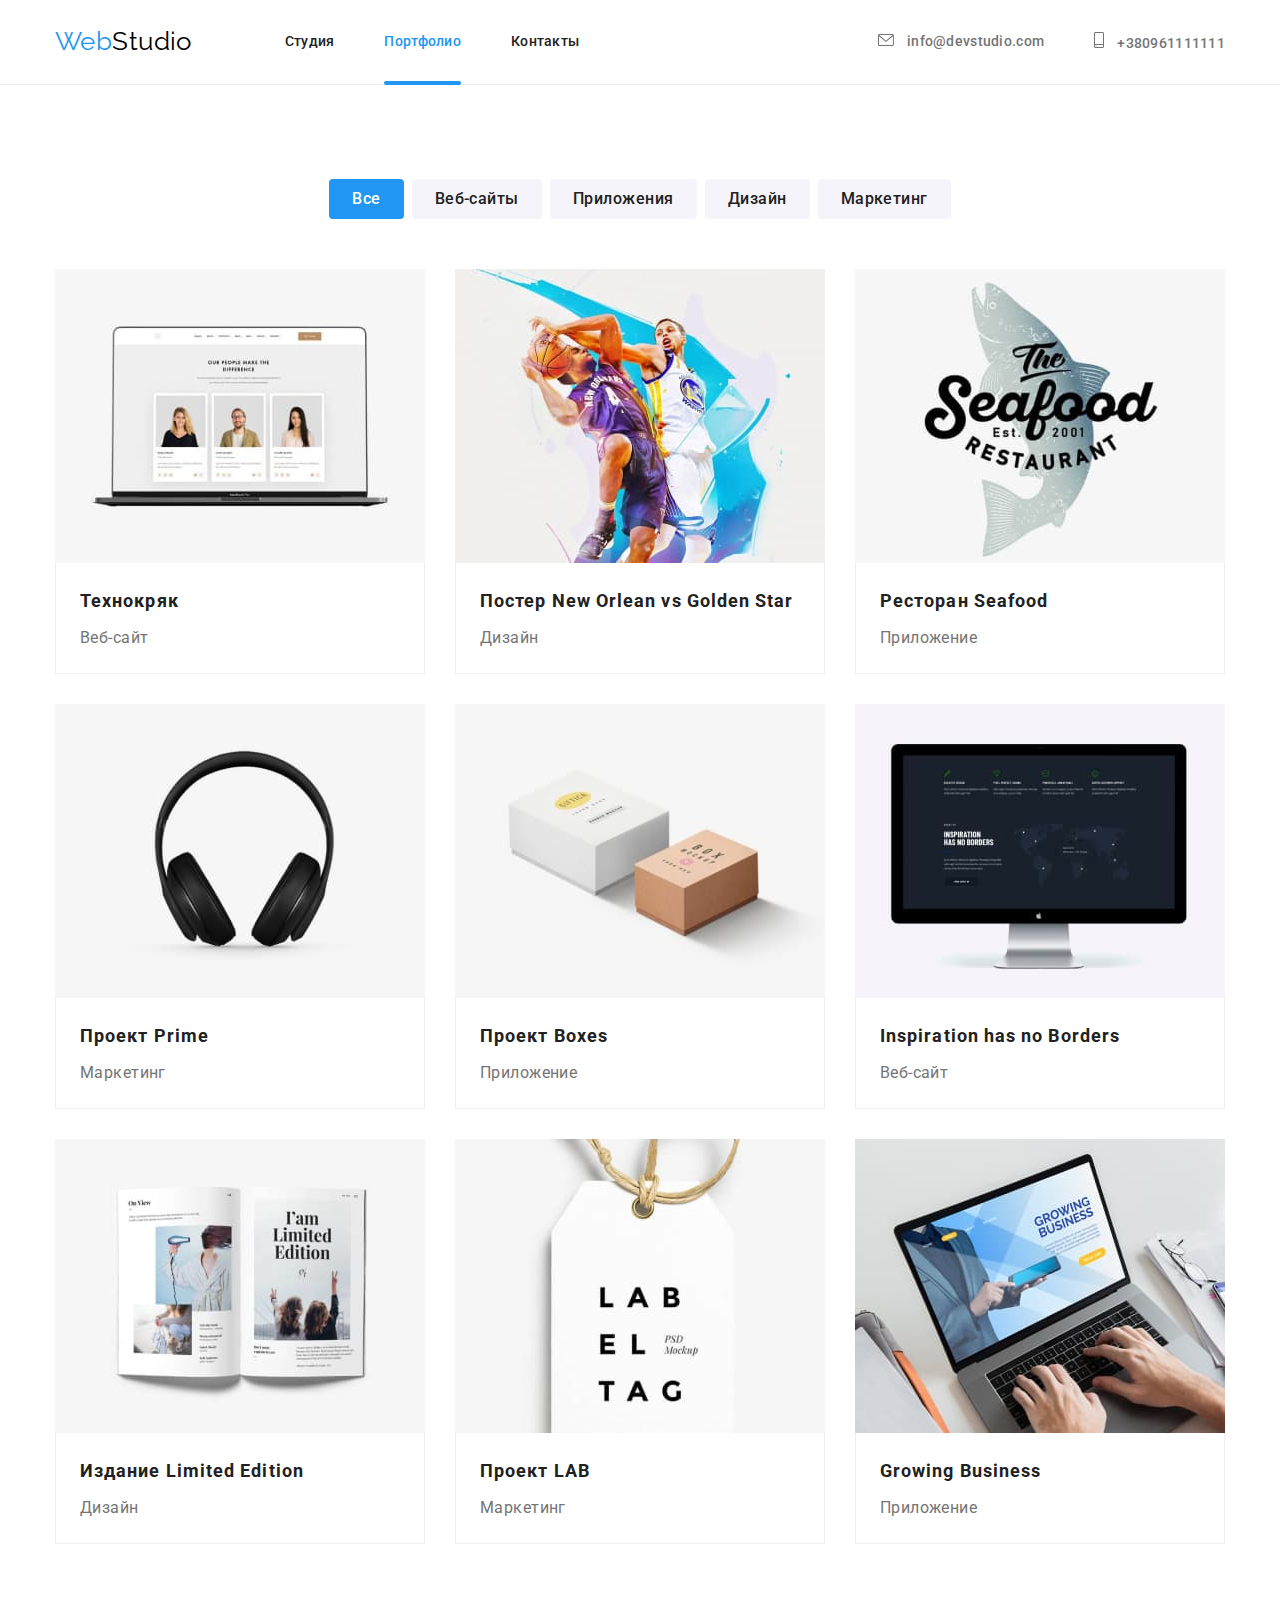
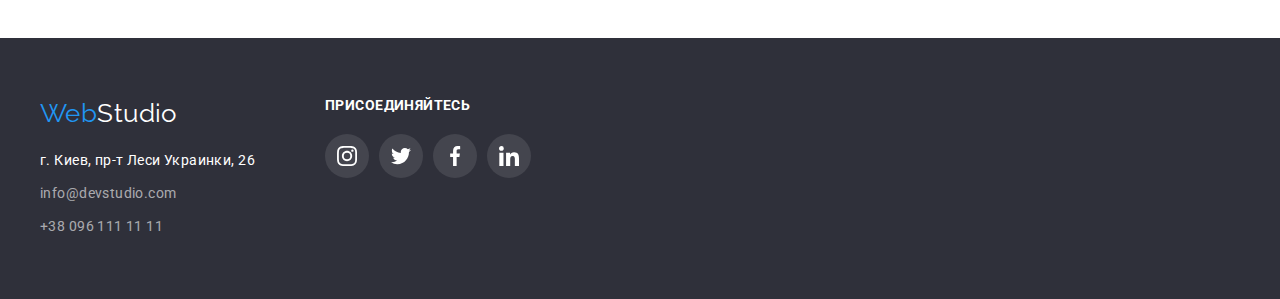
==== portfolio.html @ a2f0b962 "subcribe-footer" ====
<!DOCTYPE html>
<html lang="ru">
<head>
    <meta charset="UTF-8">
    <meta http-equiv="X-UA-Compatible" content="IE=edge">
    <meta name="viewport" content="width=device-width, initial-scale=1.0">
    <title>Портфолио</title>
    <link rel="preconnect" href="https://fonts.googleapis.com">
    <link rel="preconnect" href="https://fonts.gstatic.com" crossorigin>
    <link href="https://fonts.googleapis.com/css2?family=Raleway:wght@700&family=Roboto:wght@400;500;700;900&display=swap" rel="stylesheet">
    <link rel="stylesheet" href="https://cdnjs.cloudflare.com/ajax/libs/modern-normalize/1.1.0/modern-normalize.min.css">
    <link rel="stylesheet" href="./css/styles.css">
</head>
<body>
    <header>
        <div class="header border">
        <div class="container header-nav">
        <!-- Навігація на інші сторінки -->
    <nav class="main-nav">
        <a href="" class="logo"><span class="web">Web</span>Studio</a>
    
      <ul class="site-nav">
        <li class="item"><a href="./index.html" class="link">Студия</a></li>
        <li class="item">
            <div class="item-link">
            <a href="./portfolio.html" class="link current">Портфолио</a>
            </div>
        </li>
        <li class="item"><a href="" class="link">Контакты</a></li>
      </ul>
    </nav>

    <!-- Контакти -->
    <ul class="site-auth"> 
        <li class="item"><a href="mailto:info@devstudio.com" class="link-contact">
            <svg class="icon" width="16px" height="12px">
                <use href="./images/icons.svg#icon-envelope">
                </use>
            </svg>
            info@devstudio.com</a></li>
        <li class="item"><a href="tel:+380961111111" class="link-contact">
            <svg class="icon" width="10px" height="16px">
                <use href="./images/icons.svg#icon-smartphone">
                </use>
            </svg>
            +380961111111</a></li>
    </ul>
        </div>
    </div>
    
  </header>
  
    <main>
        <section class="section work-list">
            <div class="container">
            <ul class="work-list-nav">
                <li class="item"><button type="button" class="button-primary">Все</button></li>
                <li class="item"><button type="button" class="button-secondary">Веб-сайты</button></li>
                <li class="item"><button type="button" class="button-secondary">Приложения</button></li>
                <li class="item"><button type="button" class="button-secondary">Дизайн</button></li>
                <li class="item"><button type="button" class="button-secondary">Маркетинг</button></li>
            </ul>

            <ul class="work-lists">
                <li class="item">
                    <div class="item-thumb">
                    <img class="item-image"
                    src="images/portfolio/project1.jpg"
                    alt="Картинка"
                    width="370"
                    height="294">
                    <div class="item-actions">   
                    <p class="item-actions-descriprion">Ресурс предлагает комплексные предложения с разным уровнем функционала и сервисов. Все это позволит посетителю получить исчерпывающие сведения о компании или частном лице.</p>
                    </div>
                    </div>
                    <div class="item-description">
                    <h2 class="title">Технокряк</h2>
                    <p class="type">Веб-сайт</p>
                    </div>
                </li>
            
                <li class="item">
                    <div class="item-thumb">
                    <img class="item-image"
                    src="images/portfolio/project2.jpg"
                    alt="Картинка"
                    width="370"
                    height="294">
                    <div class="item-actions">   
                        <p class="item-actions-descriprion">Ресурс предлагает комплексные предложения с разным уровнем функционала и сервисов. Все это позволит посетителю получить исчерпывающие сведения о компании или частном лице.</p>
                    </div>
                    </div>
                    <div class="item-description">
                    <h2 class="title">Постер New Orlean vs Golden Star</h2>
                    <p class="type">Дизайн</p>
                    </div>
                </li>

                <li class="item">
                    <div class="item-thumb">
                    <img class="item-image"
                    src="images/portfolio/project3.jpg"
                    alt="Картинка"
                    width="370"
                    height="294">
                    <div class="item-actions">   
                        <p class="item-actions-descriprion">Ресурс предлагает комплексные предложения с разным уровнем функционала и сервисов. Все это позволит посетителю получить исчерпывающие сведения о компании или частном лице.</p>
                    </div>
                    </div>
                    <div class="item-description">
                    <h2 class="title">Ресторан Seafood</h2>
                    <p class="type">Приложение</p>
                    </div>
                </li>

                <li class="item">
                    <div class="item-thumb">
                    <img class="item-image"
                    src="images/portfolio/project4.jpg"
                    alt="Картинка"
                    width="370"
                    height="294">
                    <div class="item-actions">   
                        <p class="item-actions-descriprion">Ресурс предлагает комплексные предложения с разным уровнем функционала и сервисов. Все это позволит посетителю получить исчерпывающие сведения о компании или частном лице.</p>
                    </div>
                    </div>
                    <div class="item-description">
                    <h2 class="title">Проект Prime</h2>
                    <p class="type">Маркетинг</p>
                    </div>
                </li>

                <li class="item">
                    <div class="item-thumb">
                    <img class="item-image"
                    src="images/portfolio/project5.jpg"
                    alt="Картинка"
                    width="370"
                    height="294">
                    <div class="item-actions">   
                        <p class="item-actions-descriprion">Ресурс предлагает комплексные предложения с разным уровнем функционала и сервисов. Все это позволит посетителю получить исчерпывающие сведения о компании или частном лице.</p>
                    </div>
                    </div>
                    <div class="item-description">
                    <h2 class="title">Проект Boxes</h2>
                    <p class="type">Приложение</p>
                    </div>
                </li>

                <li class="item">
                    <div class="item-thumb">
                    <img class="item-image"
                    src="images/portfolio/project6.jpg"
                    alt="Картинка"
                    width="370"
                    height="294">
                    <div class="item-actions">   
                        <p class="item-actions-descriprion">Ресурс предлагает комплексные предложения с разным уровнем функционала и сервисов. Все это позволит посетителю получить исчерпывающие сведения о компании или частном лице.</p>
                    </div>
                    </div>
                    <div class="item-description">
                    <h2 class="title">Inspiration has no Borders</h2>
                    <p class="type">Веб-сайт</p>
                    </div>
                </li>

                <li class="item">
                    <div class="item-thumb">
                    <img class="item-image"
                    src="images/portfolio/project7.jpg"
                    alt="Картинка"
                    width="370"
                    height="294">
                    <div class="item-actions">   
                        <p class="item-actions-descriprion">Ресурс предлагает комплексные предложения с разным уровнем функционала и сервисов. Все это позволит посетителю получить исчерпывающие сведения о компании или частном лице.</p>
                    </div>
                    </div>
                    <div class="item-description">
                    <h2 class="title">Издание Limited Edition</h2>
                    <p class="type">Дизайн</p>
                    </div>
                </li>

                <li class="item">
                    <div class="item-thumb">
                    <img class="item-image"
                    src="images/portfolio/project8.jpg"
                    alt="Картинка"
                    width="370"
                    height="294">
                    <div class="item-actions">   
                        <p class="item-actions-descriprion">Ресурс предлагает комплексные предложения с разным уровнем функционала и сервисов. Все это позволит посетителю получить исчерпывающие сведения о компании или частном лице.</p>
                    </div>
                    </div>
                    <div class="item-description">
                    <h2 class="title">Проект LAB</h2>
                    <p class="type">Маркетинг</p>
                    </div>
                </li>

                <li class="item">
                    <div class="item-thumb">
                    <img class="item-image"
                    src="images/portfolio/project9.jpg"
                    alt="Картинка"
                    width="370"
                    height="294">
                    <div class="item-actions">   
                        <p class="item-actions-descriprion">Ресурс предлагает комплексные предложения с разным уровнем функционала и сервисов. Все это позволит посетителю получить исчерпывающие сведения о компании или частном лице.</p>
                    </div>
                    </div>
                    <div class="item-description">
                    <h2 class="title">Growing Business</h2>
                    <p class="type">Приложение</p>
                    </div>
                </li>
            </ul>
            </div>
        </section>

    </main>

    <footer class="section footer">
        <div class="container footer">
            <div class="container-address">
            <a href="./index.html" class="logo"><span class="web">Web</span><span class="studio">Studio</span></a>
    
            <address class="address">
                <ul class="address-auth">
                    <li class="item">
                        <p class="street">г. Киев, пр-т Леси Украинки, 26</p>
                    </li>
                    <li class="item">
                        <a href="mailto:info@devstudio.com" class="link-contact">info@devstudio.com</a>
                    </li>
                    <li class="item">
                        <a href="tel:+380961111111" class="link-contact">+38 096 111 11 11</a><br/>
                    </li>
                </ul>
                </address>
            </div>
            <div class="join">
                <h3 class="title">Присоединяйтесь</h3> 
                <ul class="social-links">
                    <li class="social-links-item">
                        <a href="" class="social-contact footer">
                        <svg class="social-link" width="20px" height="20px">
                        <use href="./images/icons.svg#icon-instagram">
                        </use>
                        </svg>
                        </a>
                    </li>
                    <li class="social-links-item">
                        <a href="" class="social-contact footer">
                        <svg class="social-link" width="20px" height="20px">
                        <use href="./images/icons.svg#icon-twitter">
                        </use>
                        </svg>
                        </a>
                    </li>
                    <li class="social-links-item">
                        <a href="" class="social-contact footer">
                        <svg class="social-link" width="20px" height="20px">
                        <use href="./images/icons.svg#icon-facebook">
                        </use>
                        </svg>
                        </a>
                    </li>
                    <li class="social-links-item">
                        <a href="" class="social-contact footer">
                        <svg class="social-link" width="20px" height="20px">
                        <use href="./images/icons.svg#icon-linkedin">
                        </use>
                        </svg>
                        </a>
                    </li>
                    </ul>
            </div>    
            </div>
    </footer>
</body>
</html>
---- css/styles.css ----
/* білий: #FFFFFF; */
/* чорний #000000; */
/* колір первинного тексту #212121; */
/* колір вторинного тексту #757575; */
/* колір для адреси посилань внизу rgba(255, 255, 255, 0.6);*/
/* акцент #2196F3; */

/* колір фона первинний #E5E5E5 */
/* колір фона вторинний #F5F4FA; */
/* колір фона hero і footer #2F303A; */
/* колір фона header #FFFFFF; */


:root {
    --primary-text-color:#757575;
    --title-text-color: #212121;
    --accent-color: #2196F3;
    --hero-text-color:#FFFFFF;
}

body {
    color: var(--primary-text-color);
    font-family: Roboto, sans-serif;
    letter-spacing: 0.03em;
    font-size: 14px;
    line-height: 1.71;
}

.container {
    width: 1200px;
    margin-left: auto;
    margin-right: auto;
    padding-left: 15px;
    padding-right: 15px;
}

h1,
h2,
h3,
h4,
h5,
h6,
p,
ul {
    margin-top: 0;
    margin-bottom: 0;
}

/* Logo */

.logo {
    display: block;
    padding-top: 24px;
    padding-bottom: 25px;

    color: black;
    font-family: Raleway, sans-serif;
    font-size: 26px;
    line-height: 1.19;
    text-decoration: none;
}

.logo .web {
    color: var(--accent-color);
}

.logo .studio {
    color: var(--hero-text-color);
}

ul {
    list-style: none;
}

/* Main nav */

.header-nav {
    display: flex;
    align-items: center;
}

.header.border {
    border-bottom: 1px solid #ECECEC;
}

.main-nav {
    display: flex;
}

/* Site nav */

.site-nav {
    display:flex;
    margin-left: 93px;
    padding-left: 0;
}

.site-nav .item:not(:last-child) {
    margin-right: 50px;
}

.site-nav .link{
    display: block;
    padding-top: 32px;
    padding-bottom: 32px;

    color: #212121;
    letter-spacing: 0.02em;
    font-weight: 500;
    font-size: 14px;
    line-height: 1.14;
    text-decoration: none;

    transition: color 250ms cubic-bezier(0.4, 0, 0.2, 1);
}

.site-nav .link.current{
    color: var(--accent-color);
   }

.site-nav .link.current:hover,
.site-nav .link.current:focus {
    color: var(--accent-color);
}

.site-nav .link:hover,
.site-nav .link:focus {
    color: var(--accent-color);
}

.site-nav .item-link {
    position: relative;
}

.site-nav .item-link::after {
    display: block;    
    position: absolute;
    content: '';

    bottom: -2.7px;
    left: 0;
    width: 100%;
    height: 4px;

    background-color: var(--accent-color);
    border-radius: 2px;
}

/* Site auth */

.site-auth {
    display: flex;
    margin-left: auto;
    padding-left: 0;
}

.site-auth .item:not(:first-child) {
    margin-left: 50px;
}

.site-auth .link-contact {
    display: block;
    padding-top: 32px;
    padding-bottom: 32px;

    text-decoration: none;  
    font-weight: 500;
    font-size: 14px;
    line-height: 1.14;
    letter-spacing: 0.02em;
    color: #757575;

    transition: color 250ms cubic-bezier(0.4, 0, 0.2, 1), fill 250ms cubic-bezier(0.4, 0, 0.2, 1);
}

.site-auth .link-contact:hover,
.site-auth .link-contact:focus {
    fill: var(--accent-color);
    color: var(--accent-color);
}

.site-auth .item {
    display: flex;
    align-items: center;
    text-decoration: none;
    line-height: 1.14;
    fill: #757575;

    transition: fill 250ms cubic-bezier(0.4, 0, 0.2, 1);
}

.site-auth .icon {
    margin-right: 10px;
} 

.site-auth .item:hover .icon,
.site-auth .item:focus .icon {
    fill: var(--accent-color);
    cursor: pointer;
}

/* Hero */

.hero {
    text-align: center;
    padding-top: 200px;
    padding-bottom: 200px;
    background-color: #E5E5E5;
}

.hero-title {
    margin-bottom: 30px;
    
    color: var(--hero-text-color);
    letter-spacing: 0.06em;
    font-weight: 900;
    font-size: 44px;
    line-height: 1.36;
    text-transform: uppercase;
}

.hero.overlay {
    max-width: 1600px;
    height: 600px;
    margin-left: auto;
    margin-right: auto;
    background-image: linear-gradient(to right, rgba(47, 48, 58, 0.4), rgba(47, 48, 58, 0.4)), url(../images/heroimg.jpg);
    background-repeat: no-repeat;
    background-position: center;
    background-size: cover;
}

/* Titles */

.section-title {
    margin-bottom: 50px;

    color: var(--title-text-color);
    font-weight: 700;
    font-size: 36px;
    line-height: 1.17;
    text-align: center;
}

.feature-list .title {
    margin-bottom: 10px;
    
    color: var(--title-text-color);
    font-weight: 700;
    font-size: 14px;
    line-height: 1.14;
    text-transform: uppercase;
}

.work-types-list .title {
    color: var(--hero-text-color);
    font-weight: 700;
    font-size: 14px;
    line-height: 1.14;
    text-transform: uppercase;
}

.team-list .title {
    margin-bottom: 10px;

    color: var(--title-text-color);
    font-weight: 500;
    font-size: 16px;
    line-height: 1.19;
    text-align: center;
}

.team-list .position {
    font-size: 16px;
    line-height: 1.19;  
    text-align: center;
}

/* Button */

.button {
    display: inline-block;
    border-radius: 4px;
    padding: 10px 32px;
    min-width: 200px;
    border: 1px solid transparent;

    color: var(--hero-text-color);
    background-color: var(--accent-color);
    font-family: inherit;
    text-align: center;

    transition: box-shadow 250ms cubic-bezier(0.4, 0, 0.2, 1);
}

.hero .button {
    letter-spacing: 0.06em;
    font-weight: 700;
    font-size: 16px;
    line-height: 1.88;
    cursor: pointer;
}

.button-primary {
    padding: 6px 22px;
    border-radius: 4px;
    border: 1px solid transparent;

    color: var(--hero-text-color);
    background-color: var(--accent-color);
    font-family: 'Roboto';
    font-style: normal;
    font-weight: 500;
    font-size: 16px;
    line-height: 1.63;
    letter-spacing: 0.03em;
    cursor: pointer;

    transition: box-shadow 250ms cubic-bezier(0.4, 0, 0.2, 1);
}

.button-secondary {
    padding: 6px 22px;
    border-radius: 4px;
    border: 1px solid transparent;

    color: var(--title-text-color);
    background-color: #F5F4FA;
    font-family: 'Roboto';
    font-style: normal;
    font-weight: 500;
    font-size: 16px;
    line-height: 1.63;
    letter-spacing: 0.03em;
    cursor: pointer;

    transition: box-shadow 250ms cubic-bezier(0.4, 0, 0.2, 1), color 250ms cubic-bezier(0.4, 0, 0.2, 1), background-color 250ms cubic-bezier(0.4, 0, 0.2, 1);
}

.button:hover,
.button:focus {
    box-shadow: 0px 4px 4px rgba(0, 0, 0, 0.15);
}

.button-primary:hover,
.button-primary:focus {
    box-shadow: 0px 3px 1px rgba(0, 0, 0, 0.1), 0px 1px 2px rgba(0, 0, 0, 0.08), 0px 2px 2px rgba(0, 0, 0, 0.12);
}

.button-secondary:hover,
.button-secondary:focus {
    color: var(--hero-text-color);
    background-color: var(--accent-color);
    box-shadow: 0px 3px 1px rgba(0, 0, 0, 0.1), 0px 1px 2px rgba(0, 0, 0, 0.08), 0px 2px 2px rgba(0, 0, 0, 0.12);
}

/* Section */

.section.feature-list {
    padding-top: 94px;
    padding-bottom: 94px; 
}

.section.work-types {
    padding-bottom: 94px;
}

.section.team {
    padding-top: 94px;
    padding-bottom: 94px;
    background-color: #F5F4FA;
}

.section.clients {
    padding-top: 94px;
    padding-bottom: 94px;
}

.section.footer {
    padding-top: 60px;
    padding-bottom: 60px;
}

.section.footer .address {
    margin-top: 20px;
}

.section.work-list {
    padding-top: 94px;
    padding-bottom: 94px;
}

/* Особливості */

.feature-list {
    display: flex;
    padding-left: 0;
}

.feature-list .item {
    width: 270px;
}

.feature-list .item:not(:last-child) {
    margin-right: 30px;
}

.thumb {
    display: block;
    border: none;
    width: 270px;
    height: 120px;
    background-color: #F5F4FA;
    background-position: center;
    background-size: contain;
    background-repeat: no-repeat; 
    border-radius: 4px;
    margin-bottom: 30px;
}

.thumb.antenna {
    display: flex;
    align-items: center;
    justify-content: center;
}

.thumb.clock {
    display: flex;
    align-items: center;
    justify-content: center;
}

.thumb.diagram {
    display: flex;
    align-items: center;
    justify-content: center;
}

.thumb.astronaut {
    display: flex;
    align-items: center;
    justify-content: center;
}

/* Чем мы занимаемся */

.work-types-list {
    display: flex;
    padding-left: 0;
}

.work-types-list .item:not(:last-child) {
    margin-right: 30px;
}

.item-thumb {
    position: relative;
    display: block;
    width: 370px;
    height: 294px;
}

.thumb-title {
    display: block;
    text-align: center;

    position: absolute; 
    width: 370px;
    height: 70px;
    bottom: 0;
    left: 0;
    padding-top: 27px;
    padding-bottom: 27px;
    background-color: rgba(47, 48, 58, 0.8);
}

/* Наша команда */

.team-list {
    display: flex;
    padding-left: 0;
}

.team-list .item:not(:last-child) {
    margin-right: 30px;
}

.position {
    margin-bottom: 16px;
}

.social-links {
    display: flex;
    padding-left: 0;
    justify-content: center;
}

.social-links-item {
    display: block;
}

.social-links-item:not(:last-child) {
    margin-right: 10px;
}

.social-contact {
    display: block;
    padding: 12px 12px;
    width: 44px;
    height: 44px;
    border: none;
    border-radius: 50%;

    transition: fill 250ms cubic-bezier(0.4, 0, 0.2, 1), background-color 250ms cubic-bezier(0.4, 0, 0.2, 1);
}

.social-links .social-contact {
    text-decoration: none;
    fill: #AFB1B8;

    transition: fill 250ms cubic-bezier(0.4, 0, 0.2, 1), background-color 250ms cubic-bezier(0.4, 0, 0.2, 1);
}

.social-links .social-contact:hover,
.social-links .social-contact:focus {
    fill: var(--hero-text-color);
    background-color: var(--accent-color);
    cursor: pointer;
}

.social-links-item:hover .social-contact,
.social-links-item:focus .social-contact {
    fill: var(--hero-text-color);
    background-color: var(--accent-color);
}

.team-item-description {
    padding-top: 30px;
    padding-bottom: 30px;
    background-color: #FFFFFF;
    border-right: 1px solid #EEEEEE;
    border-bottom: 1px solid #EEEEEE;
    border-left: 1px solid #EEEEEE;
    box-shadow: 0px 1px 3px rgba(0, 0, 0, 0.12), 0px 1px 1px rgba(0, 0, 0, 0.14), 0px 2px 1px rgba(0, 0, 0, 0.2);
    border-radius: 0px 0px 4px 4px;
}

/* Постоянные клиенты */

.clients-list {
    display: flex;
    padding-left: 0;
}

.clients-list .item:not(:last-child) {
    margin-right: 30px;
}

.client-info {
    display: block;
    padding: 16px 32px;
    width: 170px;
    height: 92px;
    box-sizing: border-box;
    background-position: center;
    background-size: contain;
    background-repeat: no-repeat; 
    border-radius: 4px;
    border: 1px solid #AFB1B8;

    transition: border 250ms cubic-bezier(0.4, 0, 0.2, 1);
}

.client-info .client {
    text-decoration: none;
    fill: #AFB1B8;

    transition: fill 250ms cubic-bezier(0.4, 0, 0.2, 1);
}

.client-info:hover .client,
.client-info:focus .client {
    fill: var(--accent-color);
    cursor: pointer;
}

.client-info:hover,
.client-info:focus {
    border: 1px solid var(--accent-color);
} 

/* Modal */

.backdrop {
    position: fixed;
    top: 0;
    left: 0;
    width: 100%;
    height: 100%;

    background-color: rgba(0, 0, 0, 0.2);
    z-index: 1;

    opacity: 1;
    transition: opacity 250ms cubic-bezier(0.4, 0, 0.2, 1);

}

.backdrop.is-hidden {
    visibility: hidden;
    opacity: 0;
    pointer-events: none;
}

.backdrop.is-hidden .modal {
    transform: translate(-50%, -50%) scale(0.8);
}

.modal {
    position: absolute;
    top: 50%;
    left: 50%;
    
    min-width: 528px;
    min-height: 581px;

    background-color: #fff;
    box-shadow: 0px 1px 3px rgba(0, 0, 0, 0.12), 0px 1px 1px rgba(0, 0, 0, 0.14), 0px 2px 1px rgba(0, 0, 0, 0.2);
    border-radius: 4px;

    transform: translate(-50%, -50%) scale(1);

    transition: transform 250ms cubic-bezier(0.4, 0, 0.2, 1);
}

.modal .button-close {
    position: absolute;
    top: 8px;
    right: 8px;
    width: 30px;
    height: 30px;

    border: 1px solid rgba(0, 0, 0, 0.1);
    border-radius: 50%;
    background-color: #fff;
    background-position: center;
    background-size: contain;
    background-repeat: no-repeat; 

    cursor: pointer;
}

/* Portfolio */

.work-lists .item-description {
    padding: 20px 24px;
    border-right: 1px solid #EEEEEE;
    border-bottom: 1px solid #EEEEEE;
    border-left: 1px solid #EEEEEE;
} 

.work-lists .title {
    margin-bottom: 4px;

    color: var(--title-text-color);
    font-weight: 700;
    font-size: 18px;
    line-height: 2;
    letter-spacing: 0.06em;
}

.work-lists .type {
    font-size: 16px;
    line-height: 1.88;
}

.work-list-nav {
    display: flex;
    justify-content: center;
    padding-left: 0;
    margin-bottom: 50px;
}

.work-list-nav .item:not(:last-child) {
    margin-right: 8px;
}

.work-lists {
    display: flex;
    flex-wrap: wrap;
    padding-left: 0;   
}

.work-lists .item {
    margin-bottom: 30px;
    width: calc((100% - 60px) / 3);

    transition: box-shadow 250ms cubic-bezier(0.4, 0, 0.2, 1);
}

.work-lists .item:hover,
.work-lists .item:focus {
    box-shadow: 0px 1px 1px rgba(0, 0, 0, 0.12), 0px 4px 4px rgba(0, 0, 0, 0.06), 1px 4px 6px rgba(0, 0, 0, 0.16);
    cursor: pointer;
}

.work-lists .item:nth-last-child(-n + 3) {
    margin-bottom: 0;
}

.work-lists .item:not(:nth-child(3n)) {
    margin-right: 30px;
}

.item-image {
    display: block;
}

.item-thumb {
    position: relative;
    overflow: hidden;
}

.item-thumb::before {
    position: absolute;
    display: block;
    content: '';

    top: 0;
    left: 0;
    width: 100%;
    height: 100%;
    padding: 63px 24px;
    background-color: rgba(33, 150, 243, 0.9);

    transform: translateY(100%);
    transition: transform 250ms cubic-bezier(0.4, 0, 0.2, 1);
}

.work-lists .item:hover .item-thumb::before {
    transform: translateY(0);
}

.item-actions {
    position: absolute;
    
    top: 0;
    left: 0;
    width: 100%;
    height: 100%;
    padding: 63px 24px;

    font-size: 18px;
    line-height: 1.56;
    color: var(--hero-text-color);
  
    transform: translateY(100%);
    transition: transform 250ms cubic-bezier(0.4, 0, 0.2, 1);
}

.work-lists .item:hover .item-actions {
    transform: translateY(0);
}


/* Footer */

.section.footer {
    background-color: #2F303A;
}

.address .street {
    color: var(--hero-text-color);
    font-style: normal;
}

.address .link-contact {
    text-decoration: none;
    color: rgba(255, 255, 255, 0.6);
    font-style: normal;

    transition: color 250ms cubic-bezier(0.4, 0, 0.2, 1);
}

.address .link-contact:hover,
.address .link-contact:focus {
    color: var(--accent-color);
}

.address-auth {
    padding: 0;
}

.address-auth .item:not(:last-child) {
    padding-bottom: 9px;
}

.section.footer .logo {
    padding-top: 0;
    padding-bottom: 0;
}

.container.footer {
    display: flex;
    padding-left: 0;
}

.join {
    display:block;
    margin-left: 70px;
    align-items: center;
}

.join .title,
.form .title {
    margin-bottom: 20px;
    
    color: var(--hero-text-color);
    font-weight: 700;
    font-size: 14px;
    line-height: 1.14;
    text-transform: uppercase;
}

.social-contact.footer {
    fill: var(--hero-text-color);
    background-color: rgba(255, 255, 255, 0.1);
}

.form {
    display:block;
    margin-left: 93px;
    align-items: center;
}

.form-field {
    display: flex;
    flex-direction: row;
    position: relative;
}

.form-field input {
    width: 358px;
    height: 50px;
    margin-right: 12px;
    /* padding-right: 12px; */

    border: 1px solid rgba(255, 255, 255, 0.3);
    filter: drop-shadow(0px 4px 4px rgba(0, 0, 0, 0.15));
    border-radius: 4px;
    background-color: #2F303A;
    font-size: 16px;
    line-height: 1.25;
} 

.form-field .button {
    display: block;
    box-shadow: 0px 4px 4px rgba(0, 0, 0, 0.15);
    padding: 0;

    font-weight: 700;
    font-size: 16px;
    line-height: 1.88;
}

.form-field .subscribe {
    display: flex;
    align-items: center;
    justify-content: center;
}

.form-label {
    position: absolute;
    top: 50%;
    left: 16px;
    transform: translateY(-50%);

    transition: transform 250ms cubic-bezier(0.4, 0, 0.2, 1);
    
    font-size: 16px;
    line-height: 1.25;
    color: rgba(255, 255, 255, 0.6);
}

.form-field input:focus + .form-label {
    transform: translateY(-50px);
    /* opacity: 0; */
}

/* .form-field input:focus + .form-label,
.form-field input:not(:placeholder-shown) + .form-label */
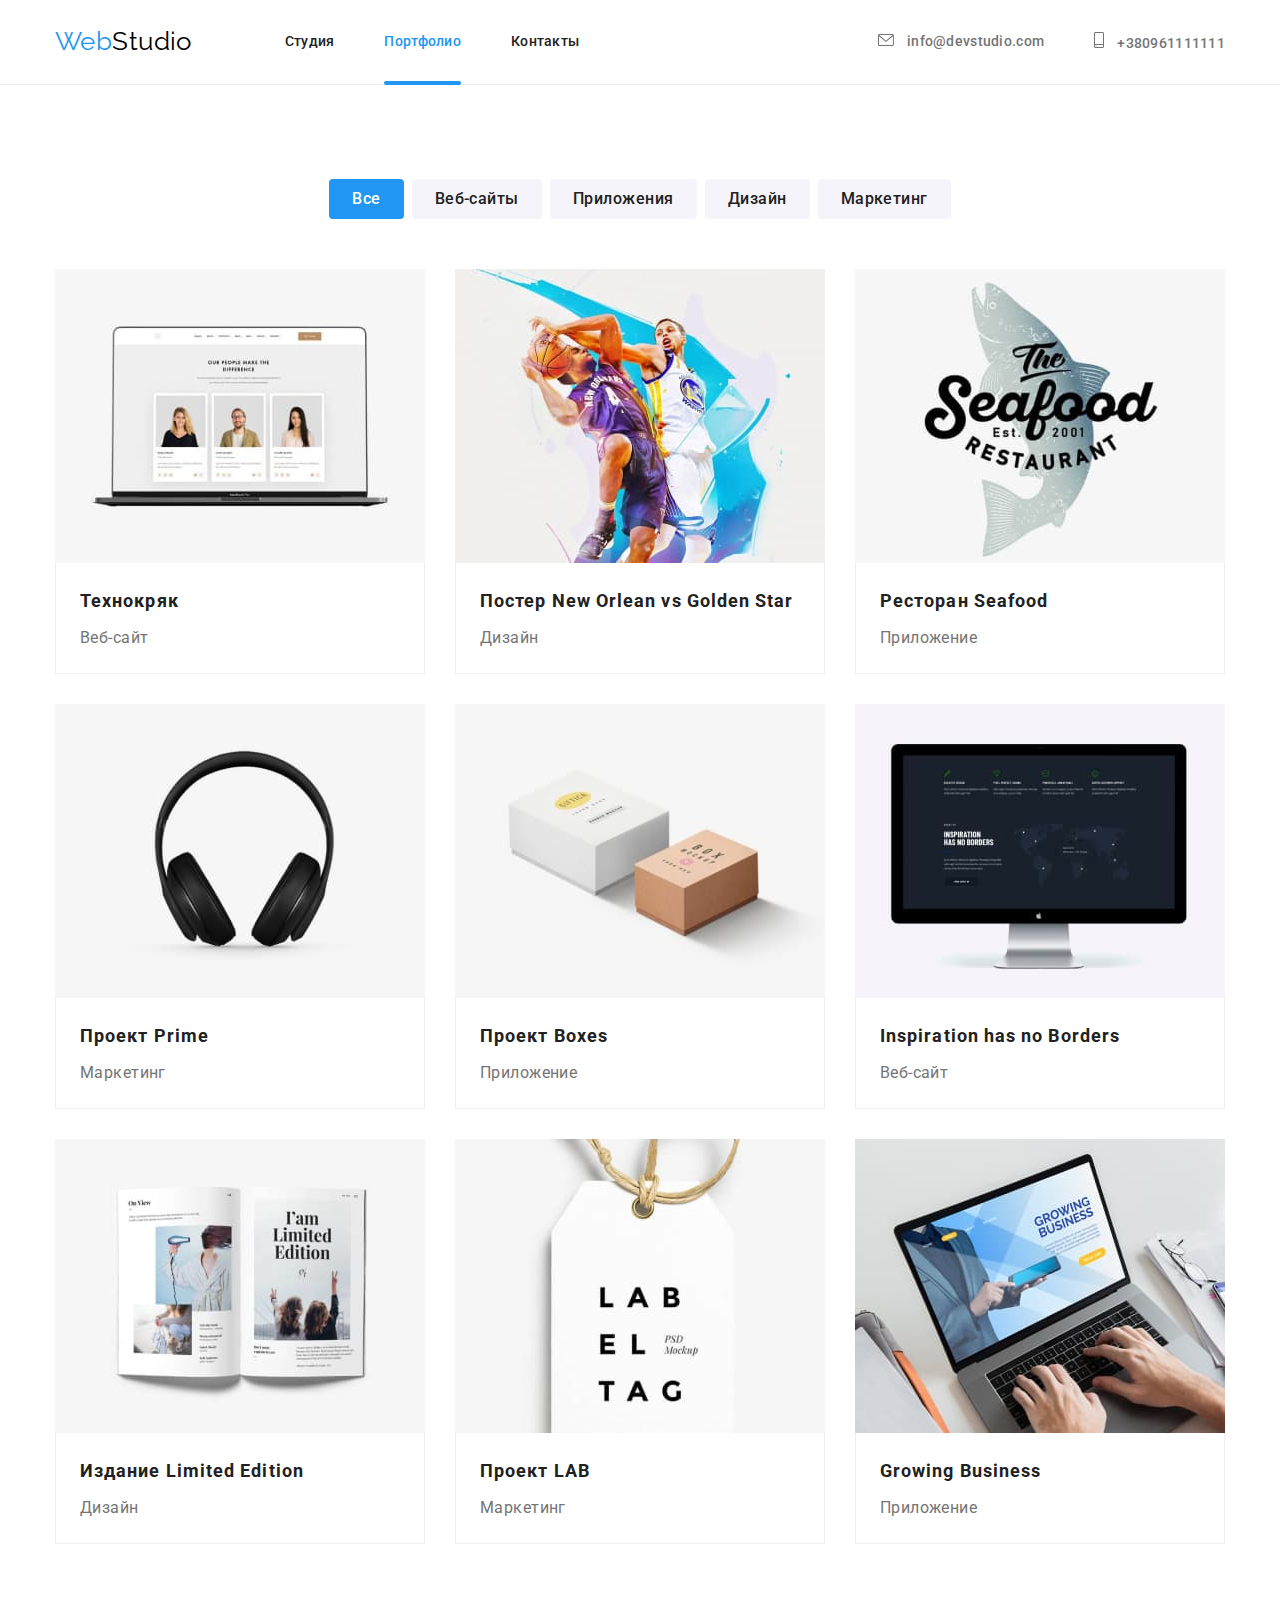
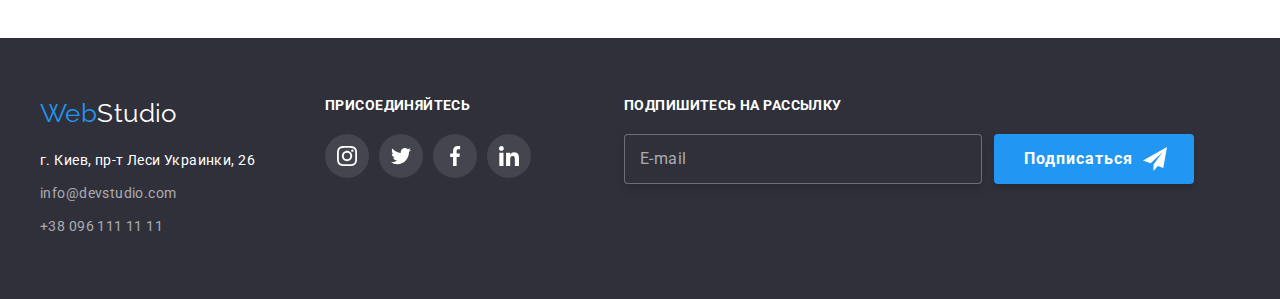
==== commit 02516d2b: "forms" ====
--- a/portfolio.html
+++ b/portfolio.html
@@ -275,7 +275,23 @@
                         </a>
                     </li>
                     </ul>
-            </div>    
+            </div> 
+            
+            <form class="form"> 
+                <h3 class="title">Подпишитесь на рассылку</h3>
+                <div class="form-field">
+                <input type="email" class="form-input" name="E-mail" id="mail" placeholder=" "/> 
+                <label for="mail" class="form-label">E-mail</label>
+                <button type="submit" class="button">
+                    <span class="subscribe">Подписаться</span>
+                    <svg class="icon" width="24px" height="24px">
+                        <use href="./images/icons.svg#icon-send">
+                        </use>
+                    </svg>
+                </button>
+                </div>
+            </form>
+
             </div>
     </footer>
 </body>
--- a/css/styles.css
+++ b/css/styles.css
@@ -639,6 +639,7 @@
     right: 8px;
     width: 30px;
     height: 30px;
+    padding: 0;
 
     border: 1px solid rgba(0, 0, 0, 0.1);
     border-radius: 50%;
@@ -826,9 +827,10 @@
     fill: var(--hero-text-color);
     background-color: rgba(255, 255, 255, 0.1);
 }
+/* Форми */
 
 .form {
-    display:block;
+    display: block;
     margin-left: 93px;
     align-items: center;
 }
@@ -839,11 +841,11 @@
     position: relative;
 }
 
-.form-field input {
+.form-input {
+    display: block;
     width: 358px;
     height: 50px;
     margin-right: 12px;
-    /* padding-right: 12px; */
 
     border: 1px solid rgba(255, 255, 255, 0.3);
     filter: drop-shadow(0px 4px 4px rgba(0, 0, 0, 0.15));
@@ -855,6 +857,7 @@
 
 .form-field .button {
     display: block;
+    position: relative;
     box-shadow: 0px 4px 4px rgba(0, 0, 0, 0.15);
     padding: 0;
 
@@ -863,10 +866,13 @@
     line-height: 1.88;
 }
 
-.form-field .subscribe {
-    display: flex;
-    align-items: center;
-    justify-content: center;
+.button .subscribe {
+   position: absolute;
+   top: 50%;
+   left: 29px;
+   transform: translateY(-50%);
+
+   letter-spacing: 0.06em;
 }
 
 .form-label {
@@ -874,18 +880,90 @@
     top: 50%;
     left: 16px;
     transform: translateY(-50%);
+    /* opacity: 1; */
 
     transition: transform 250ms cubic-bezier(0.4, 0, 0.2, 1);
-    
+    /* transition: opacity 250ms cubic-bezier(0.4, 0, 0.2, 1); */
+
     font-size: 16px;
     line-height: 1.25;
     color: rgba(255, 255, 255, 0.6);
 }
 
-.form-field input:focus + .form-label {
+.form-input:focus + .form-label,
+.form-input:not(:placeholder-shown) + .form-label {  
     transform: translateY(-50px);
-    /* opacity: 0; */
-}
-
-/* .form-field input:focus + .form-label,
-.form-field input:not(:placeholder-shown) + .form-label */+    opacity: 0;
+}
+
+.button .icon {
+    /* display: block; */
+    position: absolute;
+    top: 50%;
+    left: 148px;
+    transform: translateY(-50%);
+ }
+ 
+ /* Форма модальне вікно */
+
+.form-name {
+    margin: 40px 39px 12px 41px;
+    justify-content: center;
+    
+    font-size: 20px;
+    line-height: 1.15;
+    color: var(--title-text-color);
+}
+
+.form-modal {
+    width: 528px;
+    margin-left: auto;
+    margin-right: auto;
+    outline: 1px solid tomato;
+    padding: 0;
+}
+
+.form-modal .form-field {
+    display: flex;
+    flex-direction: column;
+    position: relative;
+    margin: 0px 39px 10px 41px;
+}
+
+.form-modal .form-input {
+    display: block;
+    width: 448px;
+    height: 40px;
+
+    background-color: #fff;
+    border: 1px solid rgba(33, 33, 33, 0.2);
+    border-radius: 4px;
+    filter: none;
+}
+
+.form-modal .form-label {
+    display: block;
+    position: absolute;
+    top: 0;
+    left: 0;
+    margin-bottom: 4px;
+
+    font-size: 12px;
+    line-height: 1.17;
+    letter-spacing: 0.01em;
+    color: #757575;
+}
+
+.form-modal .button {      
+    margin: 0px 163px 40px 165px;
+
+    letter-spacing: 0.06em;
+    font-weight: 700;
+    font-size: 16px;
+    line-height: 1.88;
+    cursor: pointer;
+
+    transition: box-shadow 250ms cubic-bezier(0.4, 0, 0.2, 1);
+}
+
+/* box-shadow: 0px 4px 4px rgba(0, 0, 0, 0.15); */
